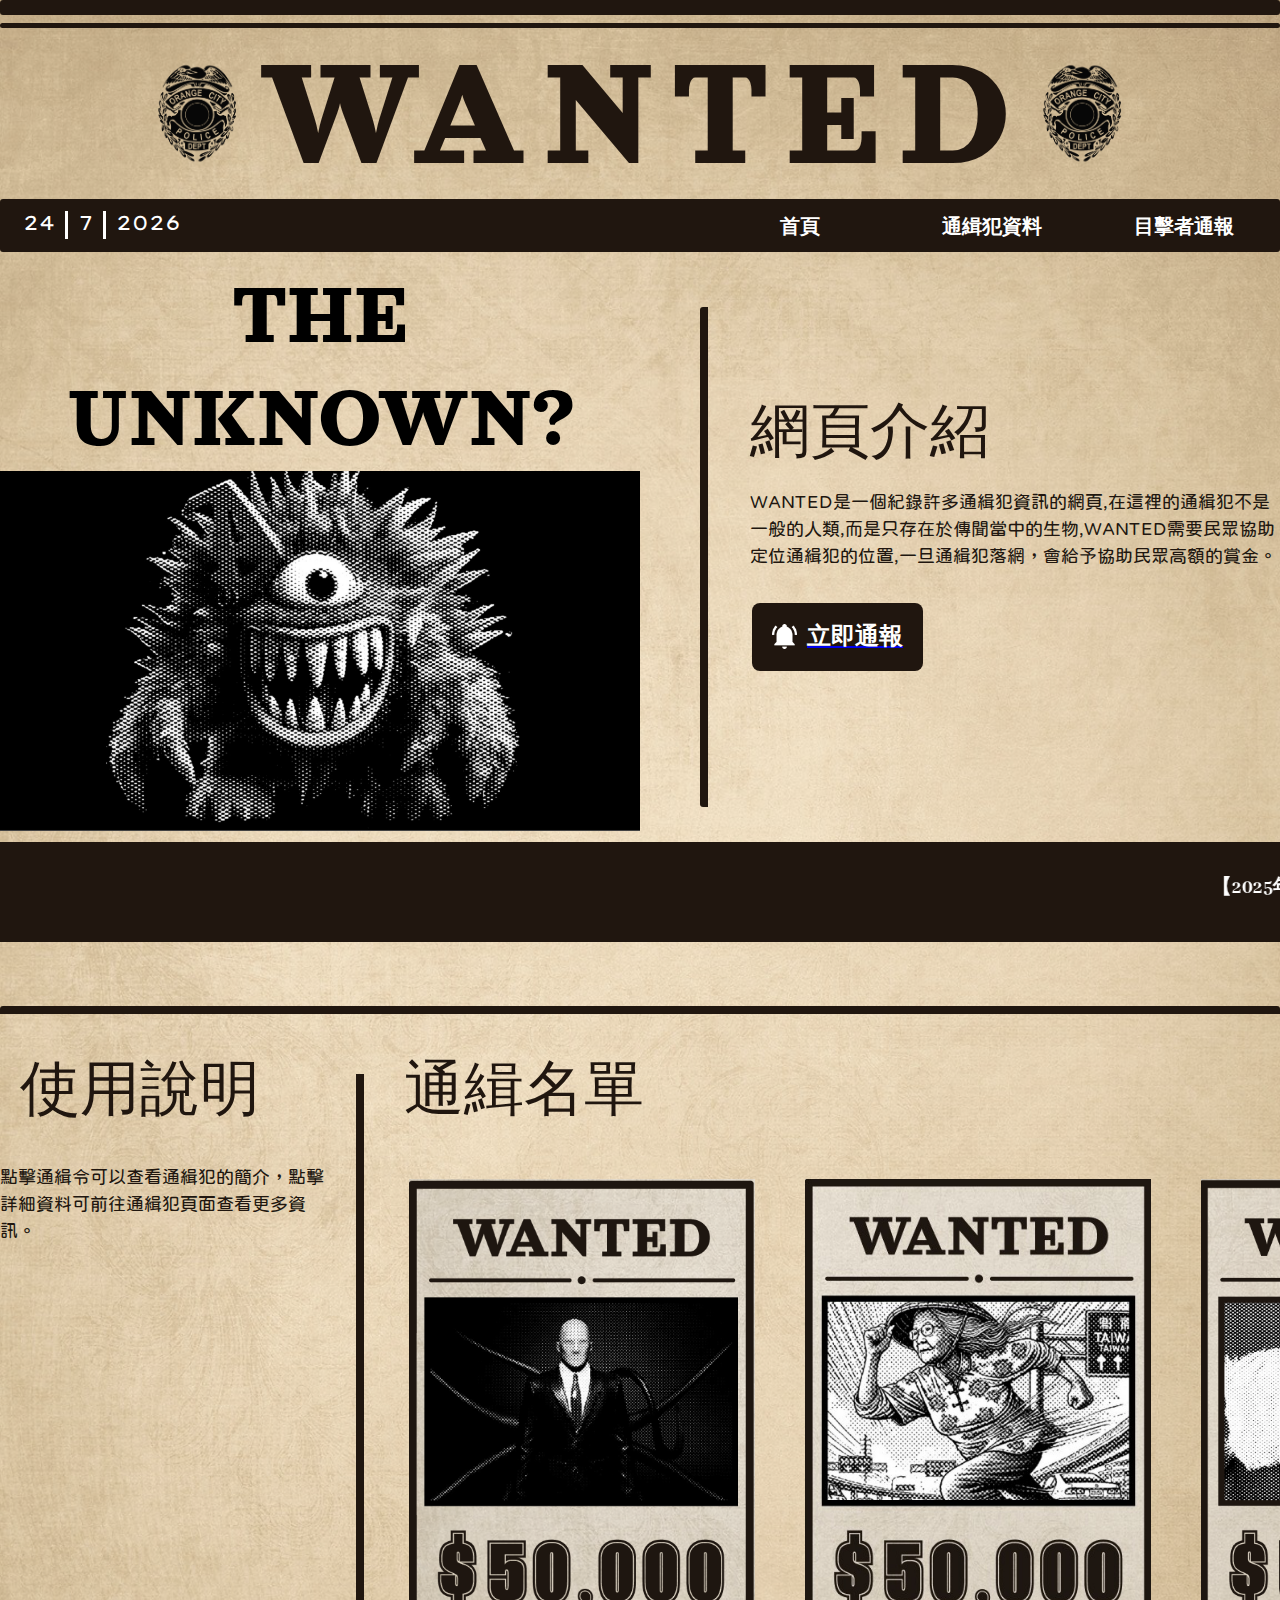
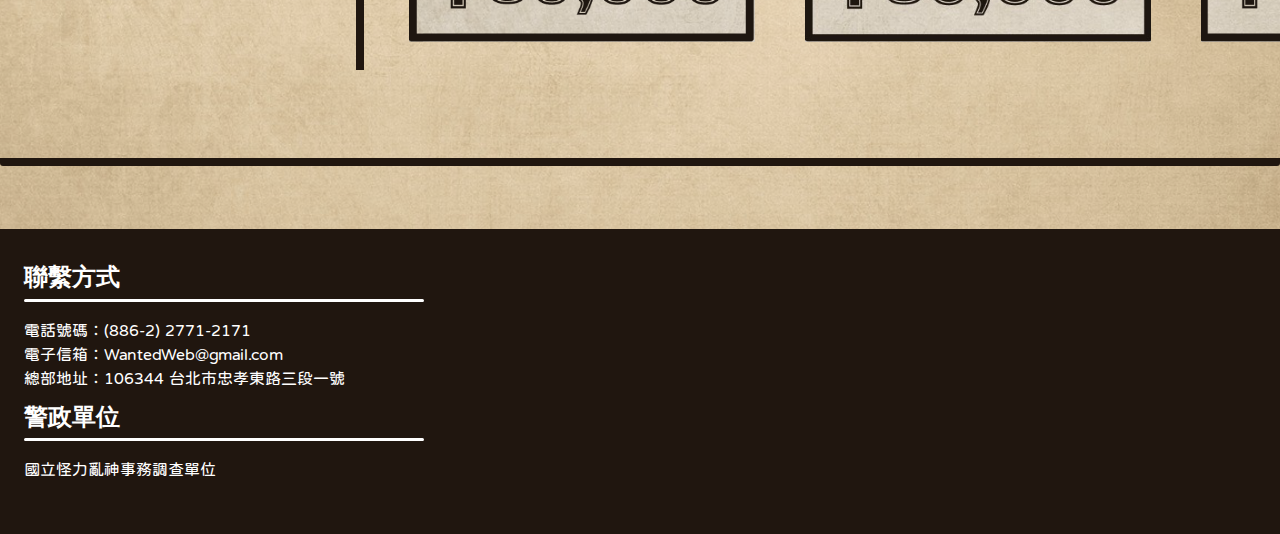
==== 網頁期末/WANTED-main/index.html @ 58d2afe6 "Add files via upload" ====
<!DOCTYPE html>
<html lang="en">
    
<meta name="viewport" content="width=device-width, initial-scale=1">

<head>
    <meta charset="UTF-8">
    <meta name="viewport" content="width=device-width, initial-scale=1.0">
    <title>WANTTED</title>
    <link rel="stylesheet" href="./css/style.css">
    <link rel="stylesheet" href="./css/normalize.css">
    <link rel="preconnect" href="https://fonts.googleapis.com">
    <link rel="preconnect" href="https://fonts.gstatic.com" crossorigin>
    <link
        href="https://fonts.googleapis.com/css2?family=Abhaya+Libre:wght@400;500;600;700;800&family=Lexend+Zetta:wght@100..900&family=Orelega+One&display=swap"
        rel="stylesheet">
    
    <script src="https://code.jquery.com/jquery-3.7.1.min.js"></script>
    <script src="./js/script.js"></script>
    
</head>

<body>
    <div class="websize">
        <header>
            <div class="decoration">
                <div class="line1"></div>
                <div class="spacing"></div>
                <div class="line2"></div>
            </div>
            <div class="title">
                <img src="./image/police-badge-seeklogo-01.png" alt="logo">
                <h1>WANTED</h1>
                <img src="./image/police-badge-seeklogo-01.png" alt="logo">
            </div>
            <nav>
                <div class="time">
                    <p id="date">31</p>
                    <div></div>
                    <p id="month">10</p>
                    <div></div>
                    <p id="year">2024</p>
                </div>
                <div class="list">
                    <div class="section">
                        <a><p>首頁</p></a>
                    </div>
                    <div class="section">
                        <a href="javascript:void(0);" onclick="document.getElementById('prisoners').scrollIntoView({behavior: 'smooth'});"><p>通緝犯資料</p></a>
                    </div>
                    <div class="section">
                        <a href="./report.html"><p>目擊者通報</p></a>
                    </div>
                </div>
            </nav>
        </header>



        <article>
            <div class="boss">
                <div class="boss_img">
                    <h1>THE UNKNOWN?</h1>
                     <img src="./image/boss.jpg" alt="boss">
                    
                </div>
                
            
                <div class="boss_info">
                    <h1>網頁介紹</h1>
                    <p> WANTED是一個紀錄許多通緝犯資訊的網頁,在這裡的通緝犯不是一般的人類,而是只存在於傳聞當中的生物,WANTED需要民眾協助定位通緝犯的位置,一旦通緝犯落網，會給予協助民眾高額的賞金。</p>
                    <a href="./report.html">
                        <button class="report-button">
                            <img src="./image/ring.png" alt="圖示" style="width: 25px; height: 25px; margin-right: 10px;">
                            立即通報
                        </button>
                    </a>
                </div>
            </div>

            <div class="marquee-container">
                <marquee>
                    <p>【2025年1月4日📰】驚爆！聖誕老人昨夜夜闖光華館🎅，卻慘被熬夜苦幹的互動設計系學生當場抓獲，學生直呼：「還我們進度！」📚💻</p>
                </marquee>
            </div>
            
    
            <div class="criminal" id="prisoners">
               
            <div class="criminal_direction">
                <h1>使用說明</h1>
                <p>點擊通緝令可以查看通緝犯的簡介，點擊詳細資料可前往通緝犯頁面查看更多資訊。<p>
            </div>
            <line> </line>
            <div class="criminal_content">
                <h1>通緝名單</h1>
                <div class="criminal_info">
                    <div class="Card">
                        <div class="flipContainer">
                        <div class="infoCardFront"><img src="./image/wanted_man.png" alt="wanted_man"></div>
                        <div class="infoCardBack">
                            <h2 class="prisonerName">瘦長人</h2>
                            <div class="crimeinfo">
                                <h2>通緝罪名</h2>
                                <div class="line3"></div>
                                <p>誘拐兒童</p>
                            </div>
                            <div class="crimeinfo">
                                <h2>涉嫌紀錄</h2>
                                <div class="line3"></div>
                                <p>在兒童遊樂場拐走多名兒童</p>
                            </div>
                            <a href="./imformation.html" class="infobutton" >
                                <h2>詳細資料</h2>
                            </a>
                        </div>
                        </div>
                    </div>
                    <div class="Card">
                        <div class="flipContainer">
                        <div class="infoCardFront"><img src="./image/wanted_runningmama.jpg" alt="wanted_man"></div>
                        <div class="infoCardBack">
                            <h2 class="prisonerName">超高速婆婆</h2>
                            <div class="crimeinfo">
                                <h2>通緝罪名</h2>
                                <div class="line3"></div>
                                <p>超速駕駛</p>
                            </div>
                            <div class="crimeinfo">
                                <h2>涉嫌紀錄</h2>
                                <div class="line3"></div>
                                <p>在高速公路上以時速120km超車</p>
                            </div>
                            <a href="./imformation.html" class="infobutton" >
                                <h2>詳細資料</h2>
                            </a>
                        </div>
                        </div>
                    </div>
                    <div class="Card">
                        <div class="flipContainer">
                        <div class="infoCardFront"><img src="./image/wanted_santa.png" alt="wanted_santa" ></div>
                        <div class="infoCardBack">
                            <h2 class="prisonerName">聖誕老人</h2>
                            <div class="crimeinfo">
                                <h2>通緝罪名</h2>
                                <div class="line3"></div>
                                <p>私闖名宅</p>
                            </div>
                            <div class="crimeinfo">
                                <h2>涉嫌紀錄</h2>
                                <div class="line3"></div>
                                <p>透過房屋煙囪闖入居民住宅並投放不明盒狀物</p>
                            </div>
                            <a href="./imformation.html" class="infobutton" >
                                <h2>詳細資料</h2>
                            </a>
                        </div>
                        </div>
                 
                </div>
                           
            </div>
        
        </article>




    </div>
    <footer>
        <div class="footerArea">
            <div class="contactInfo">
                <h2>聯繫方式</h2>
                <div class="line2"></div>
                <p>
                    電話號碼：(886-2) 2771-2171<br>
                    電子信箱：WantedWeb@gmail.com<br>
                    總部地址：106344 台北市忠孝東路三段一號
                </p>
                <h2>警政單位</h2>
                <div class="line2"></div>
                <p>
                    國立怪力亂神事務調查單位
                </p>
            </div>
            <iframe
                src="https://www.google.com/maps/embed?pb=!1m18!1m12!1m3!1d3614.710751155273!2d121.53182407537685!3d25.04388837781002!2m3!1f0!2f0!3f0!3m2!1i1024!2i768!4f13.1!3m3!1m2!1s0x3442a97d255598df%3A0x47ea748e8f3f53aa!2z5ZyL56uL6Ie65YyX56eR5oqA5aSn5a24!5e0!3m2!1szh-TW!2stw!4v1730442459261!5m2!1szh-TW!2stw"
                width="426" height="227" style="border:0;" allowfullscreen="" loading="lazy"
                referrerpolicy="no-referrer-when-downgrade"></iframe>
        </div>
    </footer>
</body>

</html>

<script>
y=new Date().getFullYear();
m=new Date().getMonth()+1;
d=new Date().getDate();

document.getElementById("year").innerHTML=y;
document.getElementById("month").innerHTML=m;
document.getElementById("date").innerHTML=d;
</script>
---- 網頁期末/WANTED-main/css/style.css ----
@font-face{
    font-family:'jf-openhuninn';
    src: url("../font/jf-openhuninn-2.1.eot"),
        url('../font/jf-openhuninn-2.1.ttf'),
        url('../font/jf-openhuninn-2.1.woff');
}

@font-face{
    font-family: 'DFHeiUBold-B5';
    src: url('../font/DFHeiUBold-B5.ttc');
}

*{
    box-sizing: border-box;
    -webkit-text-stroke: 0;
    font-weight: normal;
}


body{
    background-color: #FCE1B5;
    background-image: url('../image/old-2012064_1920.png');
    background-size: cover;
    background-position: center;
    background-repeat: no-repeat;
    width: 100%;
}

.backgroundImaga{
    max-width: fit-content;
    max-height: fit-content;
    background-image: url('../image/old-2012064_1920.jpg');
}

.websize{
    display: flex;
    flex-direction: column;
    max-width: 1440px;
    margin-left: auto;
    margin-right: auto;
}

.decoration{
    width: 100%;
    display: flex;
    flex-direction: column;
    align-items: center;
}

.line1{
    width: 100%;
    border-top: 15px solid #20160F;
    border-radius: 3px;
}
.line2{
    width: 100%;
    border-top: 5px solid #20160F;
    border-radius: 3px;
}

.spacing {
    height: 8px;
    background-color: #d2b48c; /* 中間的背景色 */
}

.title{
    display: flex;
    height: 171px;
    justify-content: center;
    align-items: center;
}

.title img{
    width: 120px;
    height: 120px;
}

.title h1{
    margin: 0px;
    font-family: "Orelega One", serif;
    font-weight: 400;
    font-size: 160px;
    letter-spacing: 16px;
    color: #20160F;
}

header nav{
    display: flex;
    background-color: #20160F;
    height: 53px;
    justify-content: space-between;
    border-radius: 3px;
}



 /* BOSS */
.boss{
    display: flex;
    justify-content: flex-start;
    align-items: center;
    flex-direction: horizontal;
    border-radius: 3px;
    width: 100%;
    height: 590px;
   
    
}

.boss_info{
    display: flex;
    flex-direction: column;
    text-align: left; 
    align-items: flex-start;

    padding-top: 50px;
    padding-left: 42px;
    margin-top: 20px;
    margin-left: 60px;

    border-left: #20160F solid 8px;
    border-radius: 3px;
    height: 500px;
    

}

.boss_img{
    display: flex;
    flex-direction: column;
    width: 50%;
    text-align: center; /* 對齊 h1 的文字 */
}

.boss_img h1{
    font-family: "Orelega One", serif;
    font-weight: 400;
    font-size: 90px;
    margin: 0%;
    
}



.boss_info h1{
    font-family: "DFHeiUBold-B5";
    font-size: 60px;
    color: #20160F;
    margin-bottom: 23px;
 
}

.boss_info p{
    margin-top: 0px;
    font-family: "jf-openhuninn";
    font-size: 18px;
    color: #20160F;
    line-height: 150%;
    text-align: left;
}

.report-button {
    background-color: #20160F;
    border: none;
    color: white;
    padding: 20px 20px;
    text-align: center;
    font-weight: bold;
    
    display: flex; /* 將按鈕內容設為 Flexbox */
    align-items: center; /* 圖片和文字垂直居中對齊 */
    justify-content: center; /* 可選，讓內容水平居中 */
    font-size: 24px;
    margin: 15px 2px;
    cursor: pointer;
    border-radius: 8px;
}

 /* marquee跑馬燈 */

marquee {
    width: 100%;
    height: 100px;
    background-color: #20160F;
    padding-top: 15px;
}

marquee p {
    font-family: "Abhaya Libre", serif;
    font-weight: 800;
    font-size: 20px;
    color: white;
}

 /* CRIMINAL */
.criminal{
    display: flex;
    flex-direction: row; 
    border-top: 8px solid #20160F; 
    border-bottom: 8px solid #20160F;
    border-radius: 3px;
    width: 100%;
    height: 760px;
    margin: 60px 0px;
    

}

.criminal h1{
    font-family: "DFHeiUBold-B5";
    font-size: 60px;
    color: #20160F;
    margin-left: 20px;
}

.criminal_direction p{
    margin-top: 0px;
    font-family: "jf-openhuninn";
    font-size: 18px;
    color: #20160F;
    line-height: 150%;
    text-align: left;
}

.criminal_direction{
    display: flex;
    flex-direction: column;


}

.criminal_content {
    display: flex;
    flex-direction: column;
    height: auto;
    width: 70%;

}


.criminal line{
    width: 15px; /* 線的寬度 */
    height: 80%; /* 線的高度 */
    background-color: #20160F; /* 線的顏色 */
    margin: 60px 20px;

}


.criminal_info {
    display: flex;              /* 使用 Flexbox 布局 */
    overflow-x: auto;           /* 啟用水平滾動條 */
    overflow-y: hidden;           /* 啟用水平滾動條 */
    white-space: nowrap;        /* 防止卡片換行 */
    cursor: grab;               /* 提供拖動的視覺效果 */
}


.criminal_info:active {
    cursor: grabbing;           /* 當拖動時的視覺效果 */
}

/* Chrome, Edge, 和 Safari */
.criminal_info::-webkit-scrollbar {
    width: 10px; /* 滾動條寬度 */
    height: 10px; /* 滾動條高度 */
    border: #20160F solid 2px; /* 滾動條邊框 */
   
}


.criminal_info {
    scrollbar-width: thin; /* 滾動條寬度 */
    scrollbar-color: #20160F #FCE1B5 /* 滑塊顏色和背景顏色 */

}

/* IE/Edge 需要 JavaScript Polyfill */


.Card{
    width: 346px;         
    height: 463px;
    margin: 15px 25px;  
}

.flipContainer{
    position: relative;
    width: 346px; 
    height: 463px;
    transition: transform 0.8s;
    transform-style: preserve-3d;
}

.infoCardFront{
    position: absolute;
    backface-visibility: hidden;
    width: 346px;
    height: 463px;
}

.infoCardFront img{
    width: 346px;
    height: 463px;
}

.infoCardBack{
    position: absolute;
    display: flex;
    width: 346px;
    height: 463px;
    background-color: #20160F;
    flex-direction: column;
    align-items: center;
    padding: 23px 22px 23px 22px;
    backface-visibility: hidden;
    transform: rotateY(180deg) !important;
}

.infoCardBack h2{
    color: white;
}

.prisonerName{
    font-size: 36px;
}

.crimeinfo{
    width: 302px;
    margin-top: 42px;
}

.crimeinfo p{
    font-family:'jf-openhuninn';
    font-size: 20px;
    color: white;
}

.line3{
    border-top: 3px solid white;
    margin-top: 12px;
    margin-bottom: 14px;
}

.infobutton{
    position: absolute;
    bottom: 36px;
    display: flex;
    justify-content: center;
    width: 175px;
    height: 47px;
    border-radius: 5px;
    background-color: rgba(255, 255, 255, 0.8);
    text-decoration: none;
}

.infobutton h2{
    color: #20160F;
    margin-top: 10px;
}

/*卡片翻轉效果*/

.flipped{
    transform: rotateY(180deg);
}

 /* FOOT */
.list{
    display: flex;
    justify-content: space-between;
}

.section{
    display: flex;
    width: 154px;
    margin: 0px 19px;
    justify-content: center;
    padding-top: 18px;
}

.section a{
    text-decoration: none;
}

.section p{
    margin: 0px;
    font-family: "Abhaya Libre", serif;
    font-weight: 800;
    font-size: 20px;
    color: white;
}

.time{
    display: flex;
    justify-content: space-between;
    justify-items: center;
    margin-left: 23px;
    margin-top: 12px;
    width: 158px;
    height: 28px;
}

.time div{
    width: 3px;
    border-left: 3px solid white;
}

.time p{
    margin: 0px;
    font-family: "Lexend Zetta", sans-serif;
    font-weight: 400;
    font-size: 20px;
    color: white;
}

article{
    height: 1497px;
    margin: auto;
    width: 100%;

}

footer{
    margin-top: 80px;
    height: 305px;
    background-color: #20160F;
}

.footerArea{
    max-width: 1232px;
    height: 305px;
    margin-left: auto;
    margin-right: auto;
    display: flex;
    justify-content: space-between;
    align-items: center;
}



h2{
    margin: 0px;
    font-family: "Abhaya Libre", serif;
    font-weight: 800;
    font-size: 24px;
    color: white;
}

.contactInfo p{
    font-family:'jf-openhuninn';
    line-height: 150%;
    color: white;
}

.contactInfo div{
    margin-top: 5px;
    margin-bottom: 11px;
    border-top: 3px solid white;
    width: 400px;
    height: 3px;
}
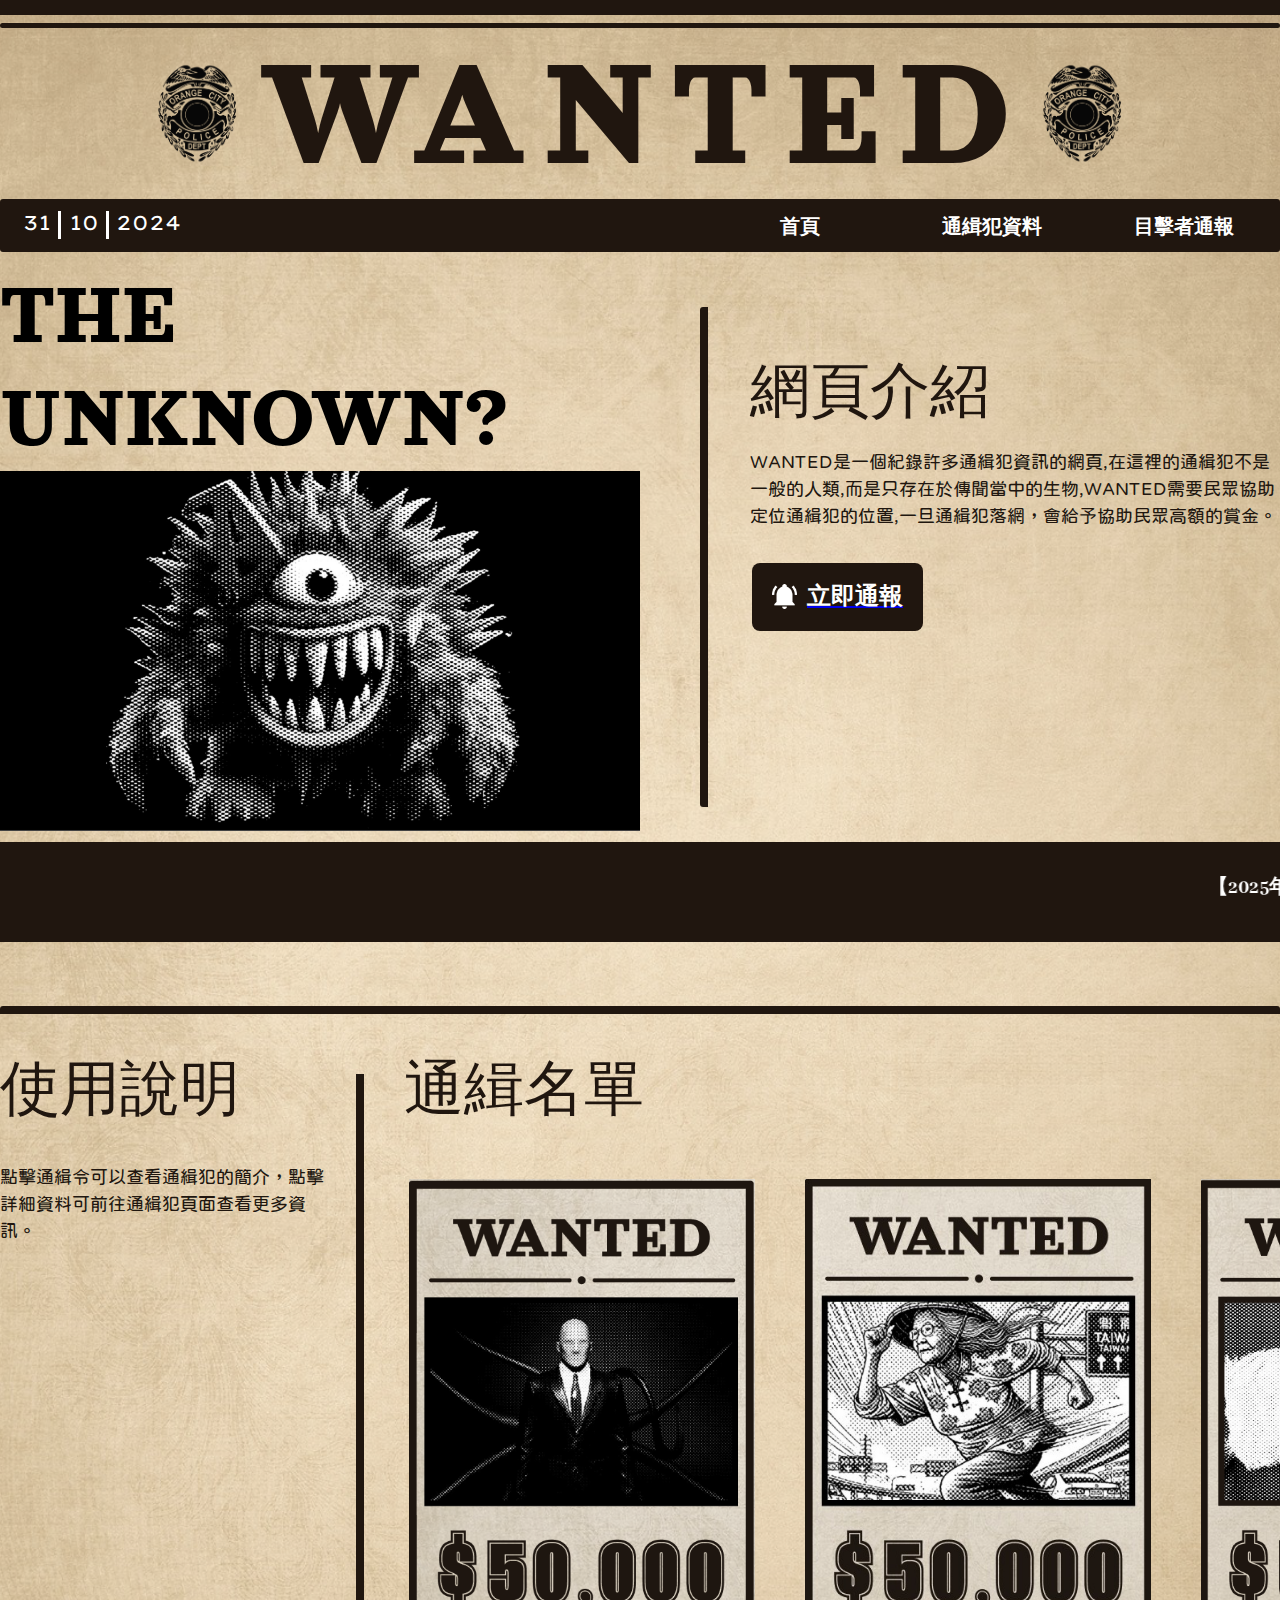
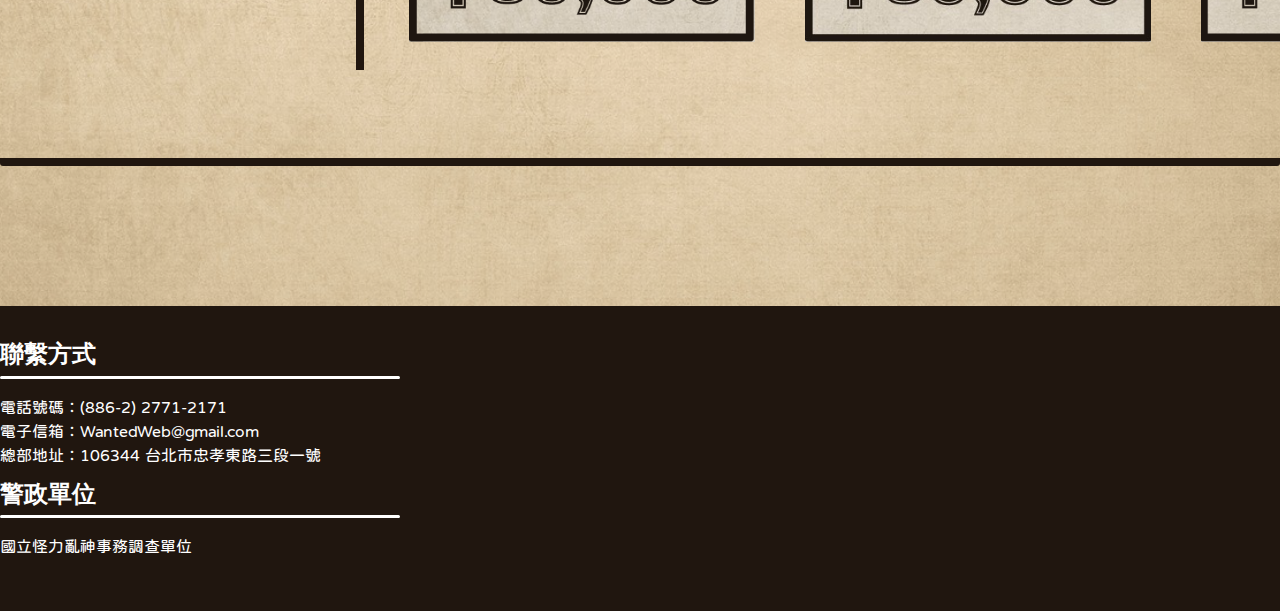
==== commit b8a04d2c: "Add files via upload" ====
--- a/網頁期末/WANTED-main/index.html
+++ b/網頁期末/WANTED-main/index.html
@@ -33,6 +33,15 @@
                 <h1>WANTED</h1>
                 <img src="./image/police-badge-seeklogo-01.png" alt="logo">
             </div>
+            <div class="smalltime">
+                <div class="time">
+                    <p id="date">31</p>
+                    <div></div>
+                    <p id="month">10</p>
+                    <div></div>
+                    <p id="year">2024</p>
+                </div>
+            </div>
             <nav>
                 <div class="time">
                     <p id="date">31</p>
@@ -45,7 +54,7 @@
                     <div class="section">
                         <a><p>首頁</p></a>
                     </div>
-                    <div class="section">
+                    <div class="section" id="secondsection">
                         <a href="javascript:void(0);" onclick="document.getElementById('prisoners').scrollIntoView({behavior: 'smooth'});"><p>通緝犯資料</p></a>
                     </div>
                     <div class="section">
@@ -61,20 +70,21 @@
             <div class="boss">
                 <div class="boss_img">
                     <h1>THE UNKNOWN?</h1>
-                     <img src="./image/boss.jpg" alt="boss">
-                    
+                    <img src="./image/boss.jpg" alt="boss">
                 </div>
                 
             
                 <div class="boss_info">
                     <h1>網頁介紹</h1>
                     <p> WANTED是一個紀錄許多通緝犯資訊的網頁,在這裡的通緝犯不是一般的人類,而是只存在於傳聞當中的生物,WANTED需要民眾協助定位通緝犯的位置,一旦通緝犯落網，會給予協助民眾高額的賞金。</p>
+                    <div class="callbutton">
                     <a href="./report.html">
                         <button class="report-button">
                             <img src="./image/ring.png" alt="圖示" style="width: 25px; height: 25px; margin-right: 10px;">
                             立即通報
                         </button>
                     </a>
+                    </div>
                 </div>
             </div>
 
@@ -168,30 +178,29 @@
 
 
     </div>
-    <footer>
-        <div class="footerArea">
-            <div class="contactInfo">
-                <h2>聯繫方式</h2>
-                <div class="line2"></div>
-                <p>
-                    電話號碼：(886-2) 2771-2171<br>
-                    電子信箱：WantedWeb@gmail.com<br>
-                    總部地址：106344 台北市忠孝東路三段一號
-                </p>
-                <h2>警政單位</h2>
-                <div class="line2"></div>
-                <p>
-                    國立怪力亂神事務調查單位
-                </p>
-            </div>
-            <iframe
-                src="https://www.google.com/maps/embed?pb=!1m18!1m12!1m3!1d3614.710751155273!2d121.53182407537685!3d25.04388837781002!2m3!1f0!2f0!3f0!3m2!1i1024!2i768!4f13.1!3m3!1m2!1s0x3442a97d255598df%3A0x47ea748e8f3f53aa!2z5ZyL56uL6Ie65YyX56eR5oqA5aSn5a24!5e0!3m2!1szh-TW!2stw!4v1730442459261!5m2!1szh-TW!2stw"
-                width="426" height="227" style="border:0;" allowfullscreen="" loading="lazy"
-                referrerpolicy="no-referrer-when-downgrade"></iframe>
+</body>
+<footer>
+    <div class="footerArea">
+        <div class="contactInfo">
+            <h2>聯繫方式</h2>
+            <div class="line2"></div>
+            <p>
+                電話號碼：(886-2) 2771-2171<br>
+                電子信箱：WantedWeb@gmail.com<br>
+                總部地址：106344 台北市忠孝東路三段一號
+            </p>
+            <h2>警政單位</h2>
+            <div class="line2"></div>
+            <p>
+                國立怪力亂神事務調查單位
+            </p>
         </div>
-    </footer>
-</body>
-
+        <iframe
+            src="https://www.google.com/maps/embed?pb=!1m18!1m12!1m3!1d3614.710751155273!2d121.53182407537685!3d25.04388837781002!2m3!1f0!2f0!3f0!3m2!1i1024!2i768!4f13.1!3m3!1m2!1s0x3442a97d255598df%3A0x47ea748e8f3f53aa!2z5ZyL56uL6Ie65YyX56eR5oqA5aSn5a24!5e0!3m2!1szh-TW!2stw!4v1730442459261!5m2!1szh-TW!2stw"
+            width="426" height="227" style="border:0;" allowfullscreen="" loading="lazy"
+            referrerpolicy="no-referrer-when-downgrade"></iframe>
+    </div>
+</footer>
 </html>
 
 <script>
@@ -204,4 +213,3 @@
 document.getElementById("date").innerHTML=d;
 </script>
 
-
--- a/網頁期末/WANTED-main/css/style.css
+++ b/網頁期末/WANTED-main/css/style.css
@@ -45,12 +45,13 @@
     display: flex;
     flex-direction: column;
     align-items: center;
+ 
 }
 
 .line1{
     width: 100%;
     border-top: 15px solid #20160F;
-    border-radius: 3px;
+    border-radius: 0px;
 }
 .line2{
     width: 100%;
@@ -129,10 +130,10 @@
     display: flex;
     flex-direction: column;
     width: 50%;
-    text-align: center; /* 對齊 h1 的文字 */
-}
-
-.boss_img h1{
+
+}
+
+.boss h1{
     font-family: "Orelega One", serif;
     font-weight: 400;
     font-size: 90px;
@@ -157,6 +158,10 @@
     color: #20160F;
     line-height: 150%;
     text-align: left;
+}
+
+.callbutton{
+    width: 100%;
 }
 
 .report-button {
@@ -225,8 +230,10 @@
 .criminal_direction{
     display: flex;
     flex-direction: column;
-
-
+}
+
+.criminal_direction h1{
+    margin-left: 0px;
 }
 
 .criminal_content {
@@ -234,7 +241,6 @@
     flex-direction: column;
     height: auto;
     width: 70%;
-
 }
 
 
@@ -414,8 +420,12 @@
     color: white;
 }
 
+.smalltime{
+    display: none;
+}
+
 article{
-    height: 1497px;
+    height: auto;
     margin: auto;
     width: 100%;
 
@@ -428,7 +438,7 @@
 }
 
 .footerArea{
-    max-width: 1232px;
+    max-width: 1440px;
     height: 305px;
     margin-left: auto;
     margin-right: auto;
@@ -461,3 +471,422 @@
     height: 3px;
 }
 
+@media (max-width: 1000px){
+
+    .websize {
+        width: auto;
+        margin-left: 40px;
+        margin-right: 40px;
+    }
+
+    .title{
+        height: 80%;
+    }
+
+    .title h1 {
+        font-size: 100px;
+        letter-spacing: 4px;
+        margin: 0px;
+    }
+
+    .smalltime{
+        display:block;
+        display: flex;
+        justify-content: center;
+    }
+
+    header nav{
+        width: 105%;
+        height: 53px;
+        justify-self: center;
+        border-radius: 0%;
+        border-top: 3px solid #20160F;
+        border-bottom: 3px solid #20160F;
+        background-color: transparent;
+    }
+
+    header nav .list .section {
+        width: 100%;
+        margin: 0;
+        height: 24px;
+        padding-top: 0px;
+    }
+
+    header nav .list .section p {
+        margin: 0;
+        color: #20160F;
+    }
+
+    #secondsection{
+        border-left: 2px solid #20160F;
+        border-right: 2px solid #20160F;
+    }
+
+    .list {
+        display: flex;
+        align-items: center;
+        width: 100%;
+    }
+
+    header nav .time{
+        display: none;
+    }
+
+    .time div{
+        border-left:3px solid #20160F ;
+    }
+
+    .time p{
+        color: #20160F;
+    }
+
+    /*body*/
+    .boss {
+        flex-direction: column;
+        height: auto;
+    }
+
+    .boss_img {
+        margin-top: 16px;
+        width: 100%; /* 圖片寬度填滿容器 */
+    }
+
+    .boss_img img{
+        height: 253px;
+        object-fit:cover
+    }
+
+    .boss h1 {
+        text-align: left;
+    }
+
+    .boss_info {
+        width: 100%;
+        height: 80%;
+        padding: 0px;
+        padding-top: 31px;
+        margin: 0px;
+        margin-top: 30px;
+        border-left: none;
+        border-top: #20160F solid 3px;
+    }
+
+    .report-button{
+        text-size-adjust: 70%;
+    }
+
+    .callbutton{
+        display: flex;
+        justify-content: center;
+    }
+
+    marquee {
+        padding: 2%;
+        margin: 50px 0 50px 0;
+        
+    }
+
+    .criminal{
+        flex-direction: column;
+        align-items: flex-start;
+        border-top: 0px #20160F;
+        margin-top: 10px;
+        height: auto; 
+    }
+
+    .criminal h1{
+        text-align: left;
+        margin: 50px 0 15px 0;
+    }
+
+    .criminal_direction{
+        display: flex;
+        flex-direction: column;
+        align-items: center;
+        width: 100%;
+        margin-top: 0px;
+        margin-bottom: 18px;
+    }
+
+    .criminal_content{
+        display: flex;
+        flex-direction: column;
+        height: auto;
+        margin-bottom: 72px;
+        width: 100%;
+        border-bottom: 2px solid #20160F;
+    }
+
+    .criminal_content h1{
+        align-self: center;
+        margin-bottom: 28px;
+    }
+
+    .criminal line{
+        width: 100%; /* 線的寬度 */
+        height: 3px; /* 線的高度 */
+        margin: 0%;
+    }
+
+    .footer{
+        margin-top: 100px;
+    }
+
+    .footerArea{
+        width: 100%;
+        padding: 0 40px 0 40px;
+    }
+
+    iframe{
+        width: 30%;
+    }
+}
+
+@media (max-width: 600px) {
+
+    header{
+        width: auto;
+    }
+
+    header nav .list .section {
+        width: 100%;
+        margin: 0;
+        height: 24px;
+        padding-top: 0px;
+    }
+
+    #secondsection{
+        border-left: 2px solid #20160F;
+        border-right: 2px solid #20160F;
+    }
+
+    .list {
+        display: flex;
+        align-items: center;
+        width: 100%;
+    }
+
+    header nav{
+        width: 105%;
+        height: 35px;
+        justify-self: center;
+        border-radius: 0%;
+        border-top: 2px solid #20160F;
+        border-bottom: 2px solid #20160F;
+        background-color: transparent;
+    }
+ 
+
+    header nav .list .section p {
+        font-size: 16px; /* 調整文字大小 */
+        margin: 0;
+        color: #20160F;
+    }
+
+    header nav .time{
+        display: none;
+    }
+
+    .smalltime{
+        display:block;
+        display: flex;
+        justify-content: center;
+    }
+
+    .time p{
+        font-size: 13px;
+        color: #20160F;
+    }
+    .time{
+        margin-top: 0px;
+        height: 18px;
+        width: 103px;
+    }
+    .time div{
+        border-left:1px solid #20160F ;
+    }
+
+    header .line1{
+        width: 105%;
+    }
+
+    header .line2{
+        width: 105%;
+    }
+
+
+
+
+    
+    .title{
+        height: 80%;
+    }
+
+    .title h1 {
+        font-size: 48px;
+        letter-spacing: 4px;
+        margin: 0px;
+    }
+
+    .title img {
+        width: 60px;
+        height: 60px;
+    }
+
+
+    body {
+        background-size: cover;
+        background-repeat: no-repeat;
+        margin: 0;
+        padding: 0;
+    }
+
+    .websize {
+        width: auto;
+        margin-left: 20px;
+        margin-right: 20px;
+    }
+
+
+
+    
+
+    
+    .boss {
+        flex-direction: column;
+        height: auto;
+    }
+
+    .boss_img {
+        width: 100%; /* 圖片寬度填滿容器 */
+        overflow: hidden;
+        padding: auto;
+        
+    }
+    
+    .boss_img img{
+        height: 137px;
+        object-fit:cover
+    }
+
+    .boss h1 {
+        text-align: left;
+        font-size: 57px;
+    }
+
+  
+    .boss_info {
+        width: 100%;
+        height: 80%;
+        padding: 0px;
+        padding-top: 20px;
+        margin: 0px;
+        margin-top: 21px;
+        border-left: none;
+        border-top: #20160F solid 2px;
+    }
+
+    .boss_info h1 {
+        font-size: 30px;
+    }
+
+    .boss_info p {
+        font-size: 16px;
+    }
+
+    .report-button{
+        width: 168px;
+        height: 60px;
+        text-size-adjust: 70%;
+    }
+
+    marquee {
+        width: 100%;
+        height: 50%;
+        text-size-adjust: 70%;
+        padding: 2%;
+        margin: 35px 0 35px 0;
+        
+    }
+
+    .criminal{
+        flex-direction: column;
+        align-items: center; /* 水平置中 */
+        border-top: 0px #20160F;
+        margin-top: 10px;
+        height: auto; 
+    }
+
+    .criminal h1{
+        font-size: 30px;
+        text-align: left;
+        margin: 0 0 15px 0;
+    }
+
+
+    .criminal p{
+        font-size: 16px;
+        width: 100%;
+        
+    }
+
+    .criminal_direction{
+        margin-top: 0px;
+        margin-bottom: 25px;
+    }
+
+    .criminal line{
+        width: 100%; /* 線的寬度 */
+        height: 2px; /* 線的高度 */
+        margin: 0%;
+    }
+
+    .criminal_content{
+        height: 600px;
+        margin-bottom: 75px;
+        width: 100%;
+        border-bottom: 2px solid #20160F;
+    }
+
+    .criminal_content h1{
+        padding-top: 35px;
+    }
+
+    .crimeinfo{
+        justify-content:space-around;
+    }
+
+
+    footer {
+        flex-direction: column;
+        text-align: left;
+        padding: 20px;
+        height: auto;
+    }
+
+    .footerArea{
+        padding: 0px;
+    }
+
+    footer h2{
+        font-size:20px;
+    }
+
+   footer p{
+       font-size: 14px;
+   }
+
+   .contactInfo{
+    width: 60%;
+   }
+
+   footer .line2{
+    width: 100%;
+   }
+
+
+   iframe{
+       width: 30%;
+   }
+
+}